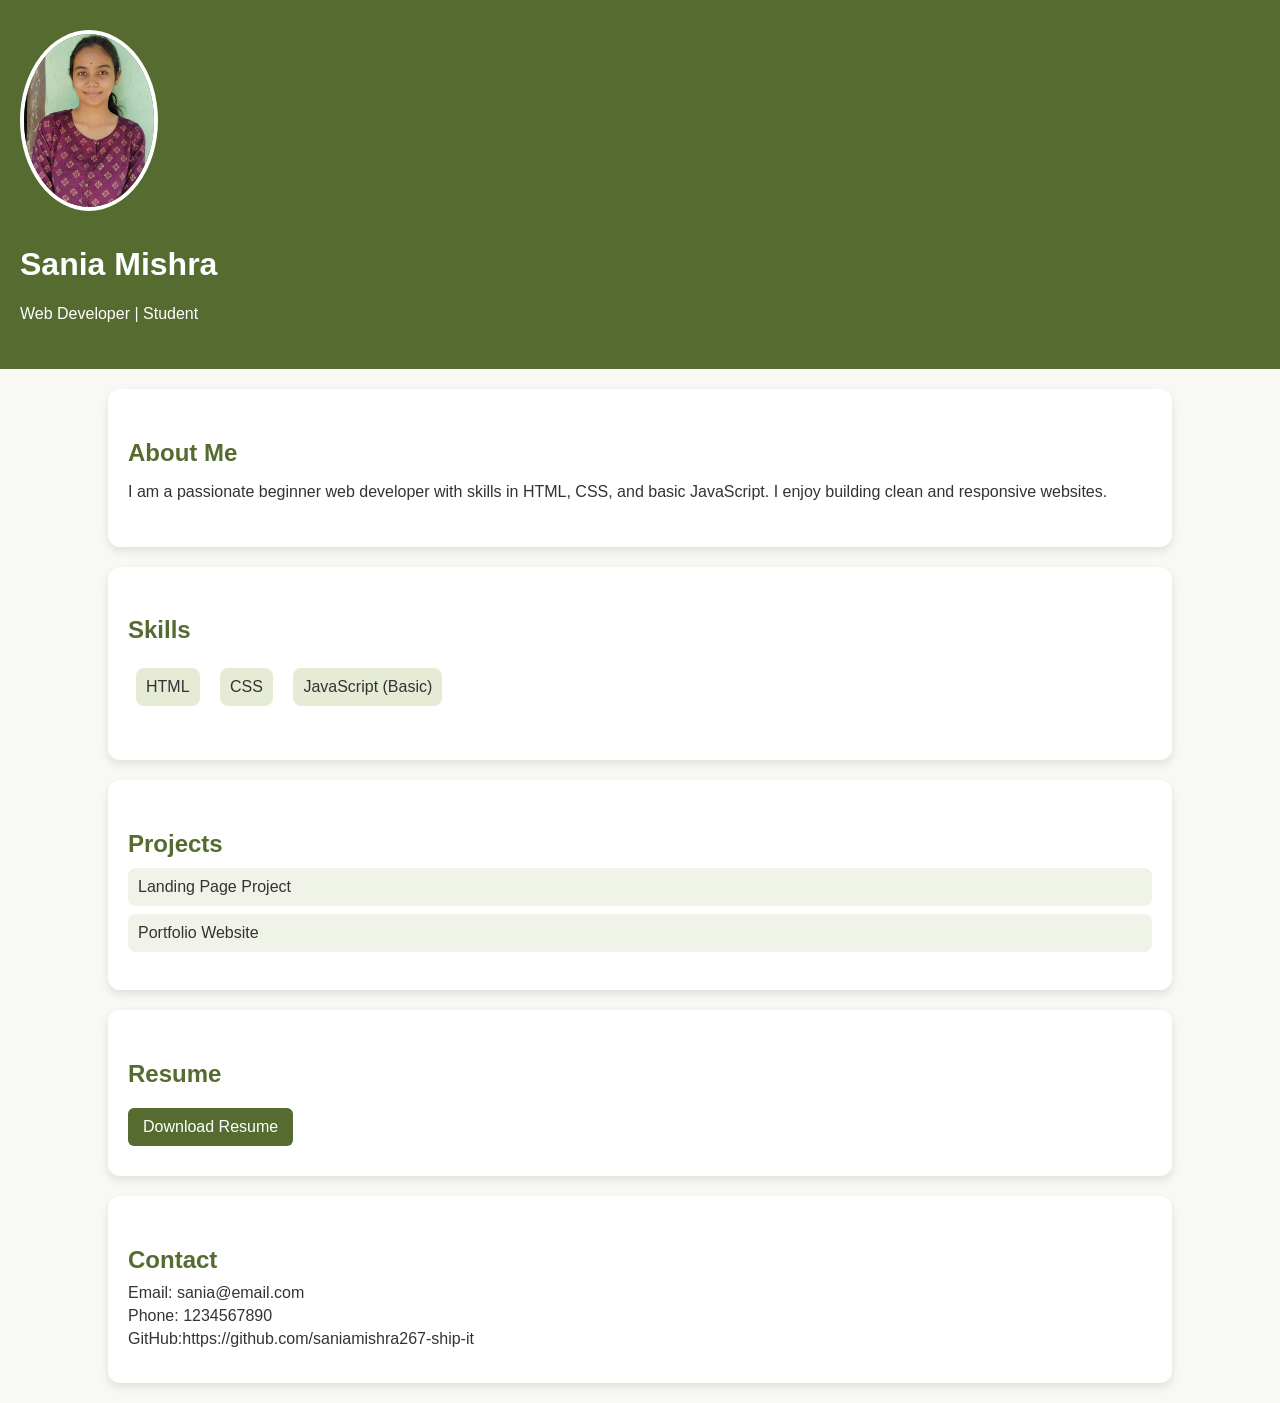
==== index.html @ c0f5b177 "Rename portfolio.html to index.html" ====
<!DOCTYPE html>
<html lang="en">
<head>
    <meta charset="UTF-8">
    <meta name="viewport" content="width=device-width, initial-scale=1.0">
    <title>My Portfolio</title>
    <link rel="stylesheet" href="style2.css">
</head>
<body>

    
    <header>
        <img src="WhatsApp Image 2024-11-06 at 14.20.59_1c65e7cd.jpg" alt="My Photo" class="profile-img">
        <h1>Sania Mishra</h1>
        <p>Web Developer | Student</p>
    </header>

    
    <section id="about">
        <h2>About Me</h2>
        <p>I am a passionate beginner web developer with skills in HTML, CSS, and basic JavaScript. 
            I enjoy building clean and responsive websites.</p>
    </section>

    
    <section id="skills">
        <h2>Skills</h2>
        <ul>
            <li>HTML</li>
            <li>CSS</li>
            <li>JavaScript (Basic)</li>
        </ul>
    </section>

    
    <section id="projects">
        <h2>Projects</h2>
        <p>Landing Page Project</p>
        <p>Portfolio Website</p>
    </section>

    <section id="resume">
        <h2>Resume</h2>
        <a href="Resume.sania.pdf" download>Download Resume</a>
    </section>

    <section id="contact">
        <h2>Contact</h2>
        <p>Email: sania@email.com</p>
        <p>Phone: 1234567890</p>
        <p>GitHub:https://github.com/saniamishra267-ship-it</p>
    </section>

</body>
</html>
---- style2.css ----
body {
    font-family: Arial, sans-serif;
    margin: 0;
    background-color: #f8f8f5;
    color: #333;
}


header {
    background-color: #556b2f; 
    color: white;
    padding: 30px 20px;
}

.profile-img {
    width: 130px;
    border-radius: 50%;
    border: 4px solid white;
    margin-bottom: 10px;
}


section {
    padding: 30px 20px;
}


section {
    margin: 20px auto;
    width: 80%;
    background: white;
    border-radius: 12px;
    box-shadow: 0 4px 10px rgba(0,0,0,0.1);
}


h2 {
    color: #556b2f;
    margin-bottom: 10px;
}

ul {
    list-style: none;
    padding: 0;
}

ul li {
    background-color: #e6ebd5;
    margin: 8px;
    padding: 10px;
    border-radius: 8px;
    display: inline-block;
}

a {
    display: inline-block;
    padding: 10px 15px;
    background-color: #556b2f;
    color: white;
    border-radius: 6px;
    text-decoration: none;
    margin-top: 10px;
}

a:hover {
    background-color: #6b8e23;
}

#projects p {
    background-color: #f0f3e8;
    padding: 10px;
    border-radius: 8px;
    margin: 8px 0;
}

#contact p {
    margin: 5px 0;
}
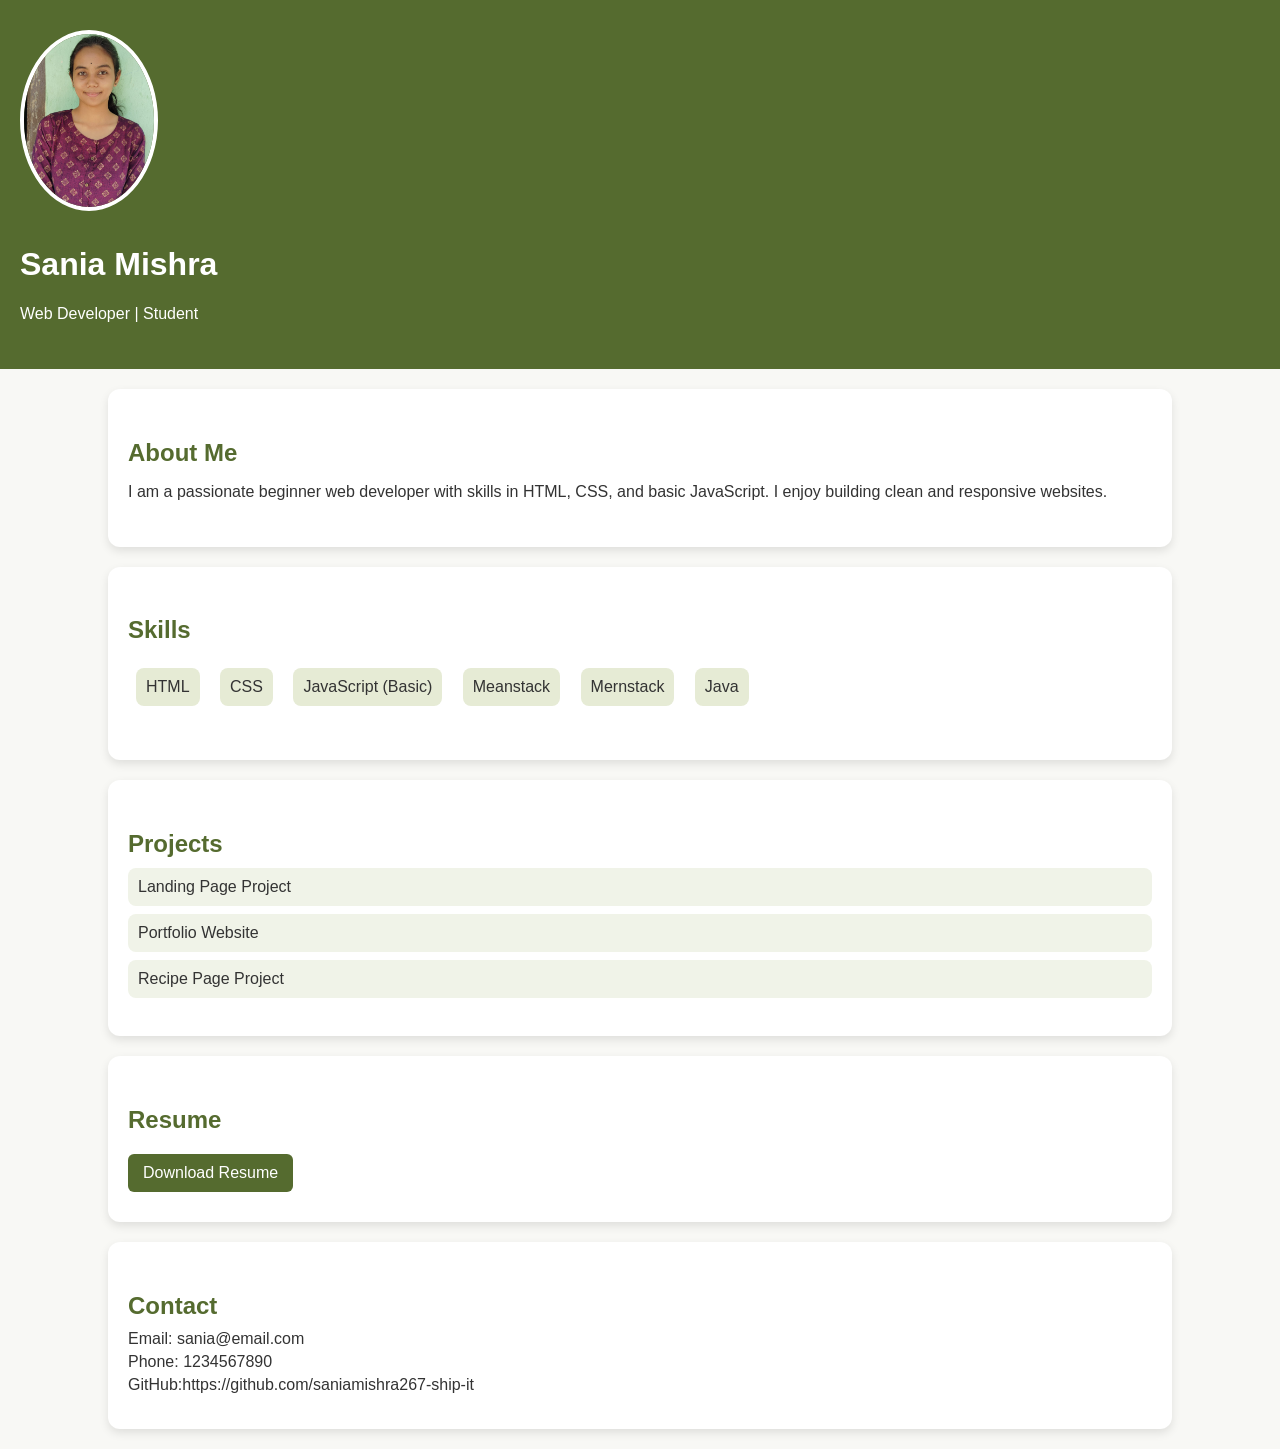
==== commit ecc9d818: "Update index.html" ====
--- a/index.html
+++ b/index.html
@@ -30,6 +30,9 @@
             <li>HTML</li>
             <li>CSS</li>
             <li>JavaScript (Basic)</li>
+            <li>Meanstack</li>
+            <li>Mernstack</li>
+            <li>Java</li>
         </ul>
     </section>
 
@@ -38,6 +41,7 @@
         <h2>Projects</h2>
         <p>Landing Page Project</p>
         <p>Portfolio Website</p>
+        <p>Recipe Page Project</p>
     </section>
 
     <section id="resume">
